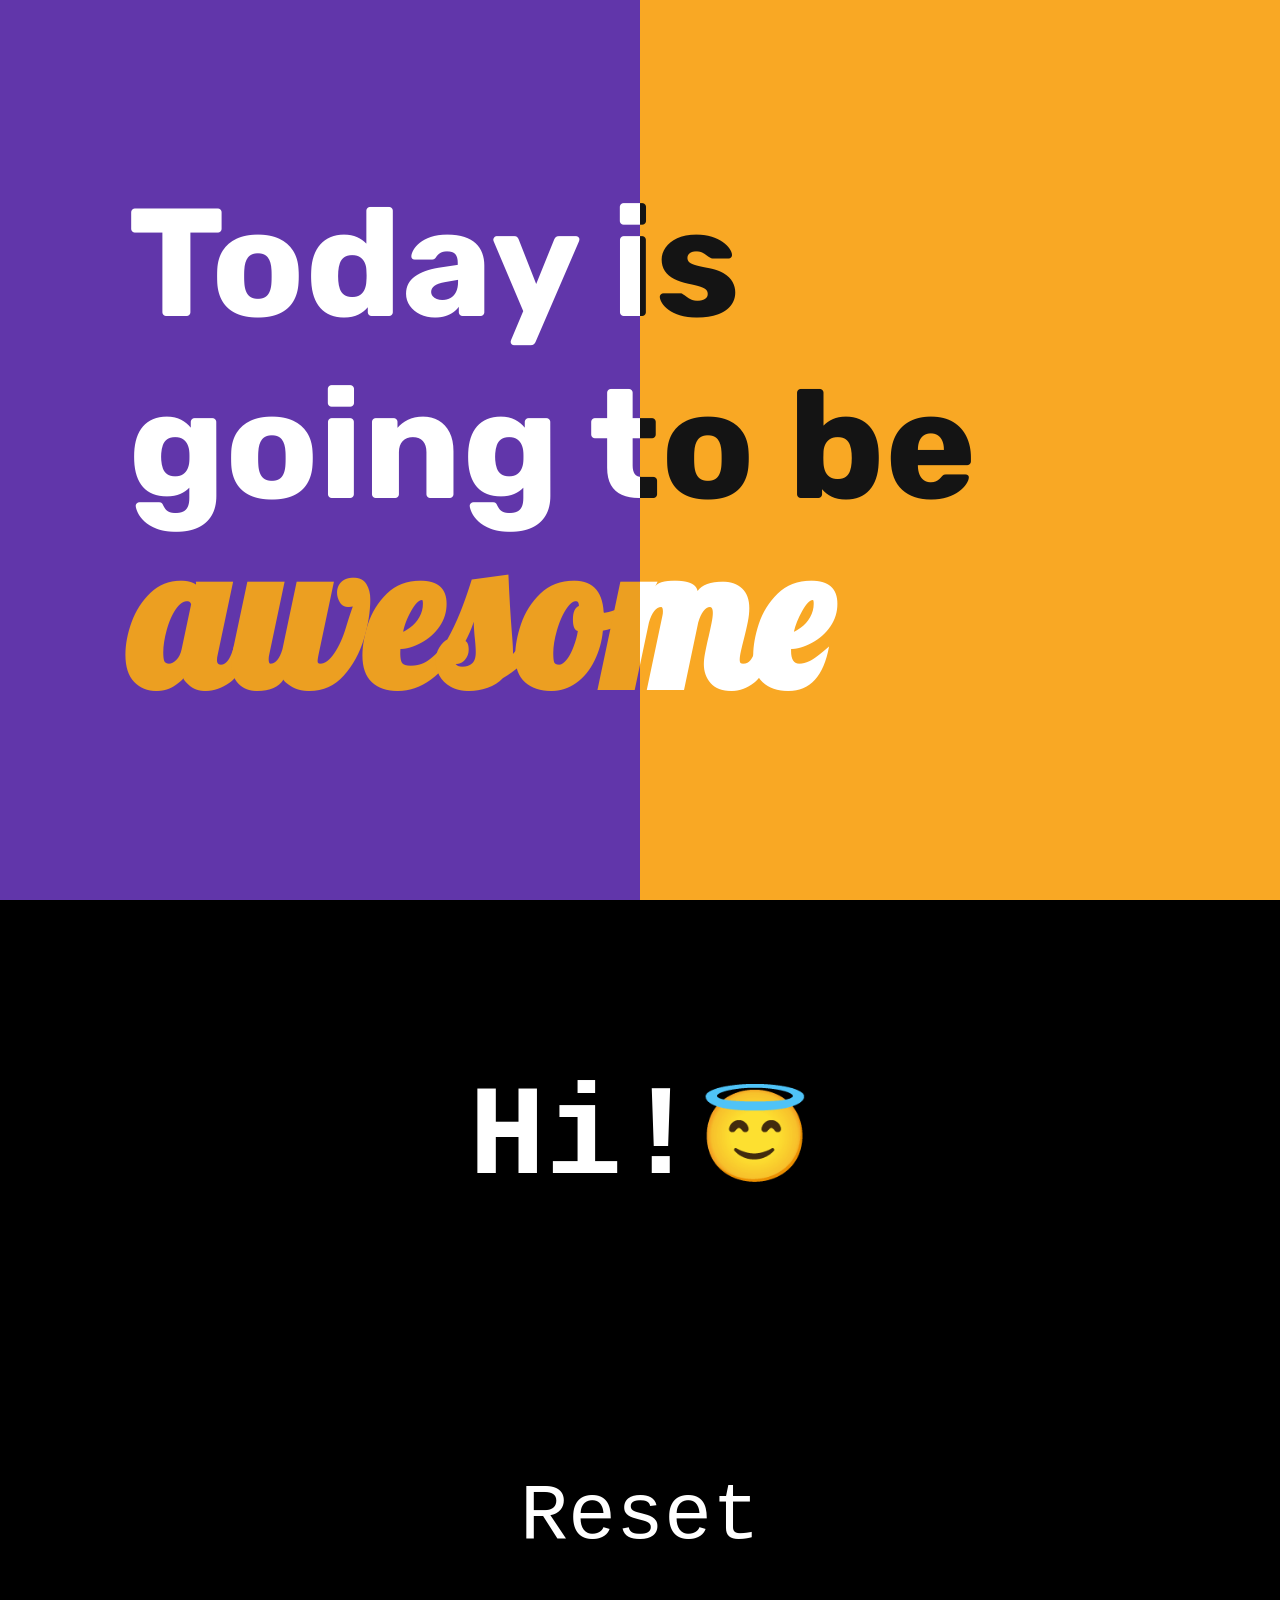
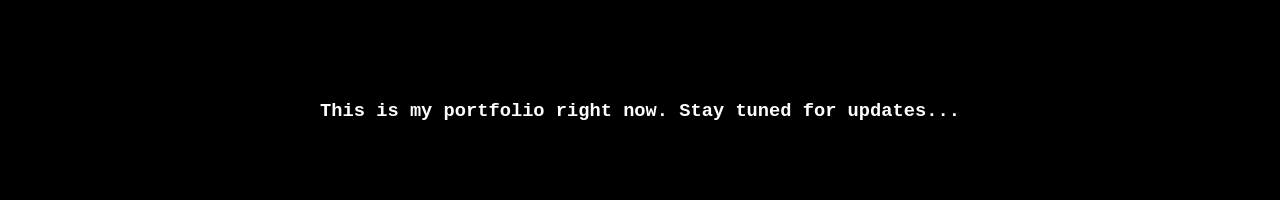
==== index.html @ 1b83ef9e "refactored greeting" ====
<!DOCTYPE html>
<html lang="en">
  <head>
    <meta charset="UTF-8" />
    <meta name="viewport" content="width=device-width, initial-scale=1.0" />
    <title>Portfolio</title>
    <script src="index.js"></script>
    <link rel="stylesheet" href="styles.css" />
    <link
      rel="stylesheet"
      href="https://fonts.googleapis.com/css?family=Lobster|Rubik"
    />
  </head>

  <body onload="setup()">
    <div id="header">
      <div id="left-side" class="side">
        <h1 class="title">
          Today is going to be <span class="fancy">awesome</span>
        </h1>
      </div>
      <div id="right-side" class="side">
        <h1 class="title">
          Today is going to be <span class="fancy">awesome</span>
        </h1>
      </div>
    </div>
    <div id="intro">
      <h2 id="greeting">Hi!<span class="emoji">😇</span></h2>
      <button onclick="resetHeadline()">Reset</button>
      <h3>This is my portfolio right now. Stay tuned for updates...</h3>
    </div>
  </body>
</html>
---- styles.css ----
/* Hide scrollbar for IE, Edge and Firefox */
html {
  -ms-overflow-style: none; /* IE and Edge */
  scrollbar-width: none; /* Firefox */
}

/* Hide scrollbar for Chrome, Safari and Opera */
html::-webkit-scrollbar {
  display: none;
}

body {
  place-items: center;
  height: 100vh;
  background-color: black;
  margin: 0;
  -webkit-font-smoothing: antialiased;
}

div {
  position: relative;
  width: 100vw;
  height: 100vh;
}

* {
  font-family: "Space Mono", monospace;
  color: white;
}

h2 {
  font-size: clamp(3rem, 10vw, 10rem);
}

#greeting {
  width: 100%;
  height: 20vh;
  text-align: center;
  overflow-x: hidden;
}

span.emoji {
  font-size: clamp(2rem, 7vw, 7rem);
  vertical-align: middle;
}

h3:hover {
  background-color: white;
  color: black;
  padding: 0rem clamp(1rem, 2vw, 3rem);
  border-radius: clamp(0.4rem, 0.75vw, 1rem);
}

button {
  font-size: 5rem;
  background-color: black;
  border: none;
  padding: 0rem clamp(1rem, 2vw, 3rem);
  border-radius: clamp(0.4rem, 0.75vw, 1rem);
}

button:hover {
  background-color: white;
  color: black;
  padding: 0rem clamp(1rem, 2vw, 3rem);
}

:root {
  --dark: rgb(20, 20, 20);
  --yellow: rgb(253, 216, 53);
  --blue: rgb(98, 0, 234);
  --purple: rgba(97, 54, 170, 255);
  --orange: rgba(236, 159, 33, 255);
  --dark-orange: rgba(249, 168, 36, 255);
}

#intro {
  margin: 0;
  width: 100%;
  place-items: center;
  display: grid;
}

.side {
  font-size: 5rem;
  display: grid;
  overflow: hidden;
  place-items: center;
  position: absolute;
}

.side .title {
  font-family: "Rubik", sans-serif;
  font-size: 12vw;
  margin: 0px 10vw;
  width: 80vw;
}

.side .fancy {
  font-family: "Lobster", cursive;
  font-size: 1.3em;
  line-height: 0.8em;
}

#left-side {
  background-color: var(--purple);
  width: 50%;
  z-index: 2;
}

#left-side .title {
  color: white;
}

#left-side .fancy {
  color: var(--orange);
}

#right-side {
  background-color: var(--dark-orange);
}

#right-side .title {
  color: var(--dark);
}

#right-side .fancy {
  color: white;
}
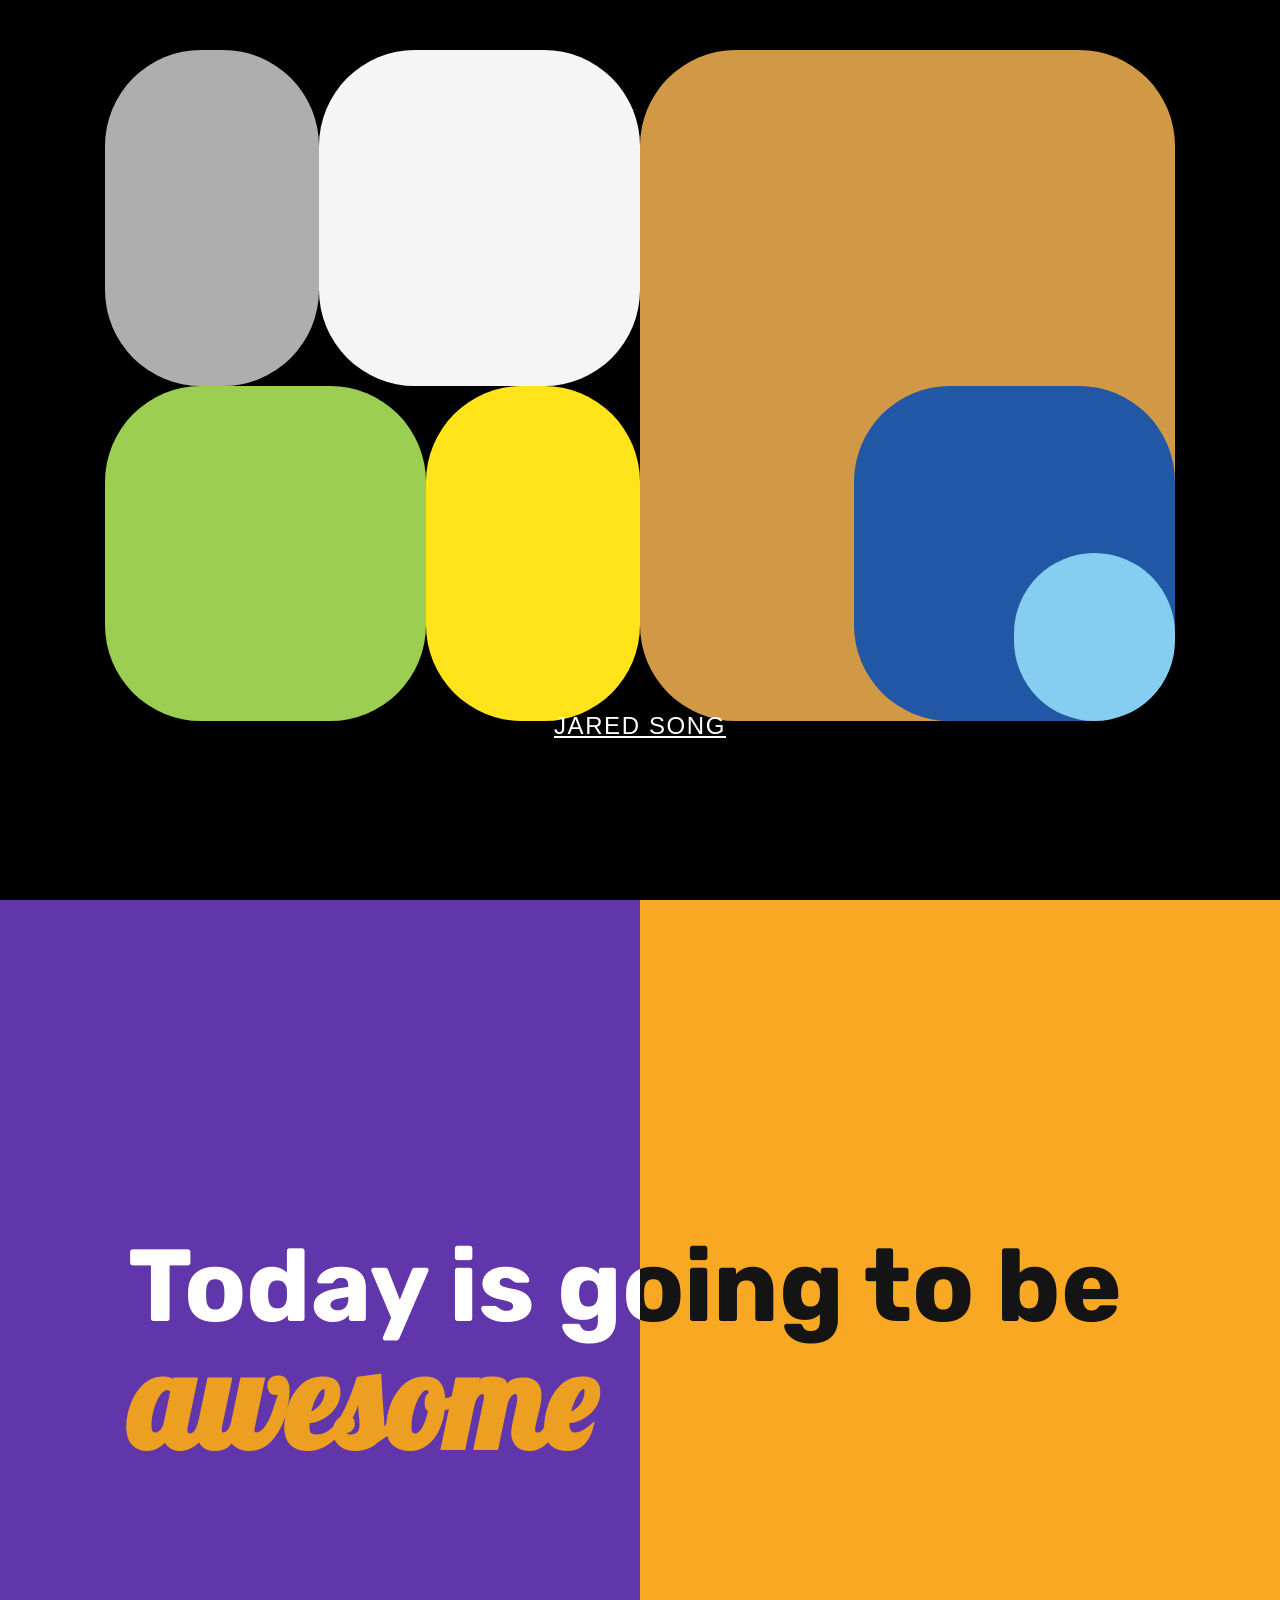
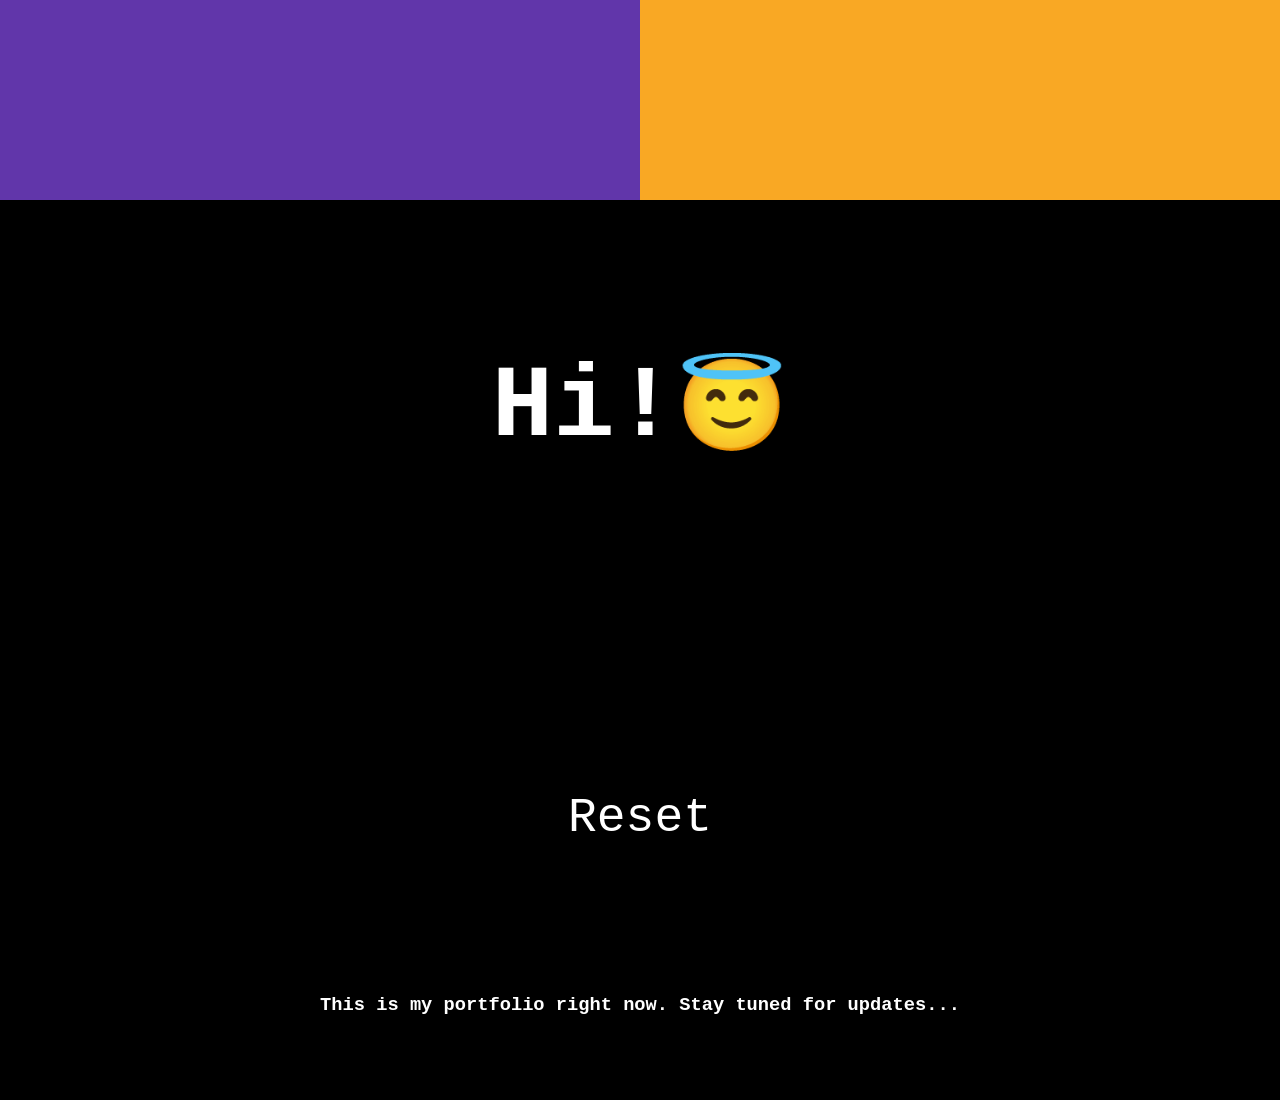
==== commit e24f2067: "added home div and shapes" ====
--- a/index.html
+++ b/index.html
@@ -4,7 +4,10 @@
     <meta charset="UTF-8" />
     <meta name="viewport" content="width=device-width, initial-scale=1.0" />
     <title>Portfolio</title>
+    <script src="home.js"></script>
     <script src="index.js"></script>
+
+    <link rel="stylesheet" href="home.css" />
     <link rel="stylesheet" href="styles.css" />
     <link
       rel="stylesheet"
@@ -13,6 +16,19 @@
   </head>
 
   <body onload="setup()">
+    <div id="wrapper">
+      <div id="home" data-configuration="1" data-roundness="1">
+        <div class="home-shape"></div>
+        <div class="home-shape"></div>
+        <div class="home-shape"></div>
+        <div class="home-shape"></div>
+        <div class="home-shape"></div>
+        <div class="home-shape"></div>
+        <div class="home-shape"></div>
+      </div>
+      <a class="home-link" style="opacity: 1; visibility: inherit;">Jared Song</a>
+    </div>
+
     <div id="header">
       <div id="left-side" class="side">
         <h1 class="title">
--- a/home.css
+++ b/home.css
@@ -0,0 +1,266 @@
+#wrapper {
+  display: grid;
+  place-items: center;
+}
+
+#home {
+  aspect-ratio: 1.618;
+  width: 66.85rem;
+  height: 41.9rem;
+  position: relative;
+}
+
+.home-link {
+  position: relative;
+  font-family: "MFred", sans-serif;
+  bottom: 85%;
+  letter-spacing: 0.1rem;
+  font-size: 1.5rem;
+  text-transform: uppercase;
+  text-decoration: underline;
+}
+
+.home-link:after {
+  bottom: 0.2rem;
+  transform: scaleX(1);
+  transform-origin: left;
+  content: "";
+  height: 0.2rem;
+  left: 0;
+  position: absolute;
+  transition: transform 0.4s ease-in-out;
+  width: 100%;
+}
+
+#home > .home-shape {
+  height: 30%;
+  width: 30%;
+  background-color: rgba(255 255 255 / 5%);
+  position: absolute;
+  transition: left, top, height, width, border-radius;
+  transition-duration: 750ms;
+  transition-timing-function: ease-in-out;
+}
+
+#home > .home-shape:nth-child(1) {
+  background-color: rgb(174, 174, 174); // dark gray
+  z-index: 2;
+}
+
+#home > .home-shape:nth-child(2) {
+  background-color: rgb(245, 245, 245); // white
+  z-index: 2;
+}
+
+#home > .home-shape:nth-child(3) {
+  background-color: rgb(209, 153, 70); // tan
+  z-index: 1;
+}
+
+#home > .home-shape:nth-child(4) {
+  background-color: rgb(155, 206, 81); // green
+  z-index: 2;
+}
+
+#home > .home-shape:nth-child(5) {
+  background-color: rgb(255, 227, 27); // yellow
+  z-index: 2;
+}
+
+#home > .home-shape:nth-child(6) {
+  background-color: rgb(33, 87, 164); // dark blue
+  z-index: 2;
+}
+
+#home > .home-shape:nth-child(7) {
+  background-color: rgb(133, 206, 241); // light blue
+  z-index: 2;
+}
+
+#home[data-configuration="1"] > .home-shape:nth-child(1) {
+  left: 0%;
+  top: 0%;
+  height: 50%;
+  width: 20%;
+}
+
+#home[data-configuration="1"] > .home-shape:nth-child(2) {
+  left: 20%;
+  top: 0%;
+  height: 50%;
+  width: 30%;
+}
+
+#home[data-configuration="1"] > .home-shape:nth-child(3) {
+  left: 50%;
+  top: 0%;
+  height: 100%;
+  width: 50%;
+}
+
+#home[data-configuration="1"] > .home-shape:nth-child(4) {
+  left: 0%;
+  top: 50%;
+  height: 50%;
+  width: 30%;
+}
+
+#home[data-configuration="1"] > .home-shape:nth-child(5) {
+  left: 30%;
+  top: 50%;
+  height: 50%;
+  width: 20%;
+}
+
+#home[data-configuration="1"] > .home-shape:nth-child(6) {
+  left: 70%;
+  top: 50%;
+  height: 50%;
+  width: 30%;
+}
+
+#home[data-configuration="1"] > .home-shape:nth-child(7) {
+  left: 85%;
+  top: 75%;
+  height: 25%;
+  width: 15%;
+}
+
+#home[data-configuration="2"] > .home-shape:nth-child(1) {
+  left: 25%;
+  top: 20%;
+  height: 80%;
+  width: 15%;
+}
+
+#home[data-configuration="2"] > .home-shape:nth-child(2) {
+  left: 40%;
+  top: 20%;
+  height: 50%;
+  width: 10%;
+}
+
+#home[data-configuration="2"] > .home-shape:nth-child(3) {
+  left: 50%;
+  top: 0%;
+  height: 100%;
+  width: 25%;
+}
+
+#home[data-configuration="2"] > .home-shape:nth-child(4) {
+  left: 0%;
+  top: 0%;
+  height: 50%;
+  width: 10%;
+}
+
+#home[data-configuration="2"] > .home-shape:nth-child(5) {
+  left: 10%;
+  top: 0%;
+  height: 70%;
+  width: 15%;
+}
+
+#home[data-configuration="2"] > .home-shape:nth-child(6) {
+  left: 75%;
+  top: 10%;
+  height: 80%;
+  width: 15%;
+}
+
+#home[data-configuration="2"] > .home-shape:nth-child(7) {
+  left: 90%;
+  top: 40%;
+  height: 60%;
+  width: 10%;
+}
+
+#home[data-configuration="3"] > .home-shape:nth-child(1) {
+  left: 0%;
+  top: 16.5%;
+  height: 32%;
+  width: 20%;
+}
+
+#home[data-configuration="3"] > .home-shape:nth-child(2) {
+  left: 20%;
+  top: 2.7%;
+  height: 55%;
+  width: 34%;
+}
+
+#home[data-configuration="3"] > .home-shape:nth-child(3) {
+  left: 38%;
+  top: 0%;
+  height: 100%;
+  width: 62%;
+}
+
+#home[data-configuration="3"] > .home-shape:nth-child(4) {
+  left: 0%;
+  top: 47.3%;
+  height: 55%;
+  width: 34%;
+}
+
+#home[data-configuration="3"] > .home-shape:nth-child(5) {
+  left: 34%;
+  top: 56.4%;
+  height: 32%;
+  width: 20%;
+}
+
+#home[data-configuration="3"] > .home-shape:nth-child(6) {
+  left: 66%;
+  top: 45%;
+  height: 55%;
+  width: 34%;
+}
+
+#home[data-configuration="3"] > .home-shape:nth-child(7) {
+  left: 80%;
+  top: 68%;
+  height: 32%;
+  width: 20%;
+}
+
+#home[data-roundness="1"] > .home-shape {
+  border-radius: 6rem;
+}
+
+#home[data-roundness="2"] > .home-shape {
+  border-radius: 0rem;
+}
+
+#home[data-roundness="3"] > .home-shape {
+  border-radius: 30rem;
+}
+
+#home[data-roundness="4"] > .home-shape:nth-child(1) {
+  border-bottom-left-radius: 10rem;
+}
+
+#home[data-roundness="4"] > .home-shape:nth-child(2) {
+  border-radius: 20rem;
+}
+
+#home[data-roundness="4"] > .home-shape:nth-child(3) {
+  border-top-right-radius: 12rem;
+}
+
+#home[data-roundness="4"] > .home-shape:nth-child(4) {
+  border-top-right-radius: 10rem;
+  border-bottom-right-radius: 10rem;
+}
+
+#home[data-roundness="4"] > .home-shape:nth-child(5) {
+  border-bottom-left-radius: 10rem;
+}
+
+#home[data-roundness="4"] > .home-shape:nth-child(6) {
+  border-top-left-radius: 16rem;
+}
+
+#home[data-roundness="4"] > .home-shape:nth-child(7) {
+  border-top-left-radius: 10rem;
+}
--- a/styles.css
+++ b/styles.css
@@ -29,12 +29,12 @@
 }
 
 h2 {
-  font-size: clamp(3rem, 10vw, 10rem);
+  font-size: clamp(3rem, 8vw, 8rem);
 }
 
 #greeting {
   width: 100%;
-  height: 20vh;
+  height: 25vh;
   text-align: center;
   overflow-x: hidden;
 }
@@ -52,7 +52,7 @@
 }
 
 button {
-  font-size: 5rem;
+  font-size: 3rem;
   background-color: black;
   border: none;
   padding: 0rem clamp(1rem, 2vw, 3rem);
@@ -91,7 +91,7 @@
 
 .side .title {
   font-family: "Rubik", sans-serif;
-  font-size: 12vw;
+  font-size: 8vw;
   margin: 0px 10vw;
   width: 80vw;
 }
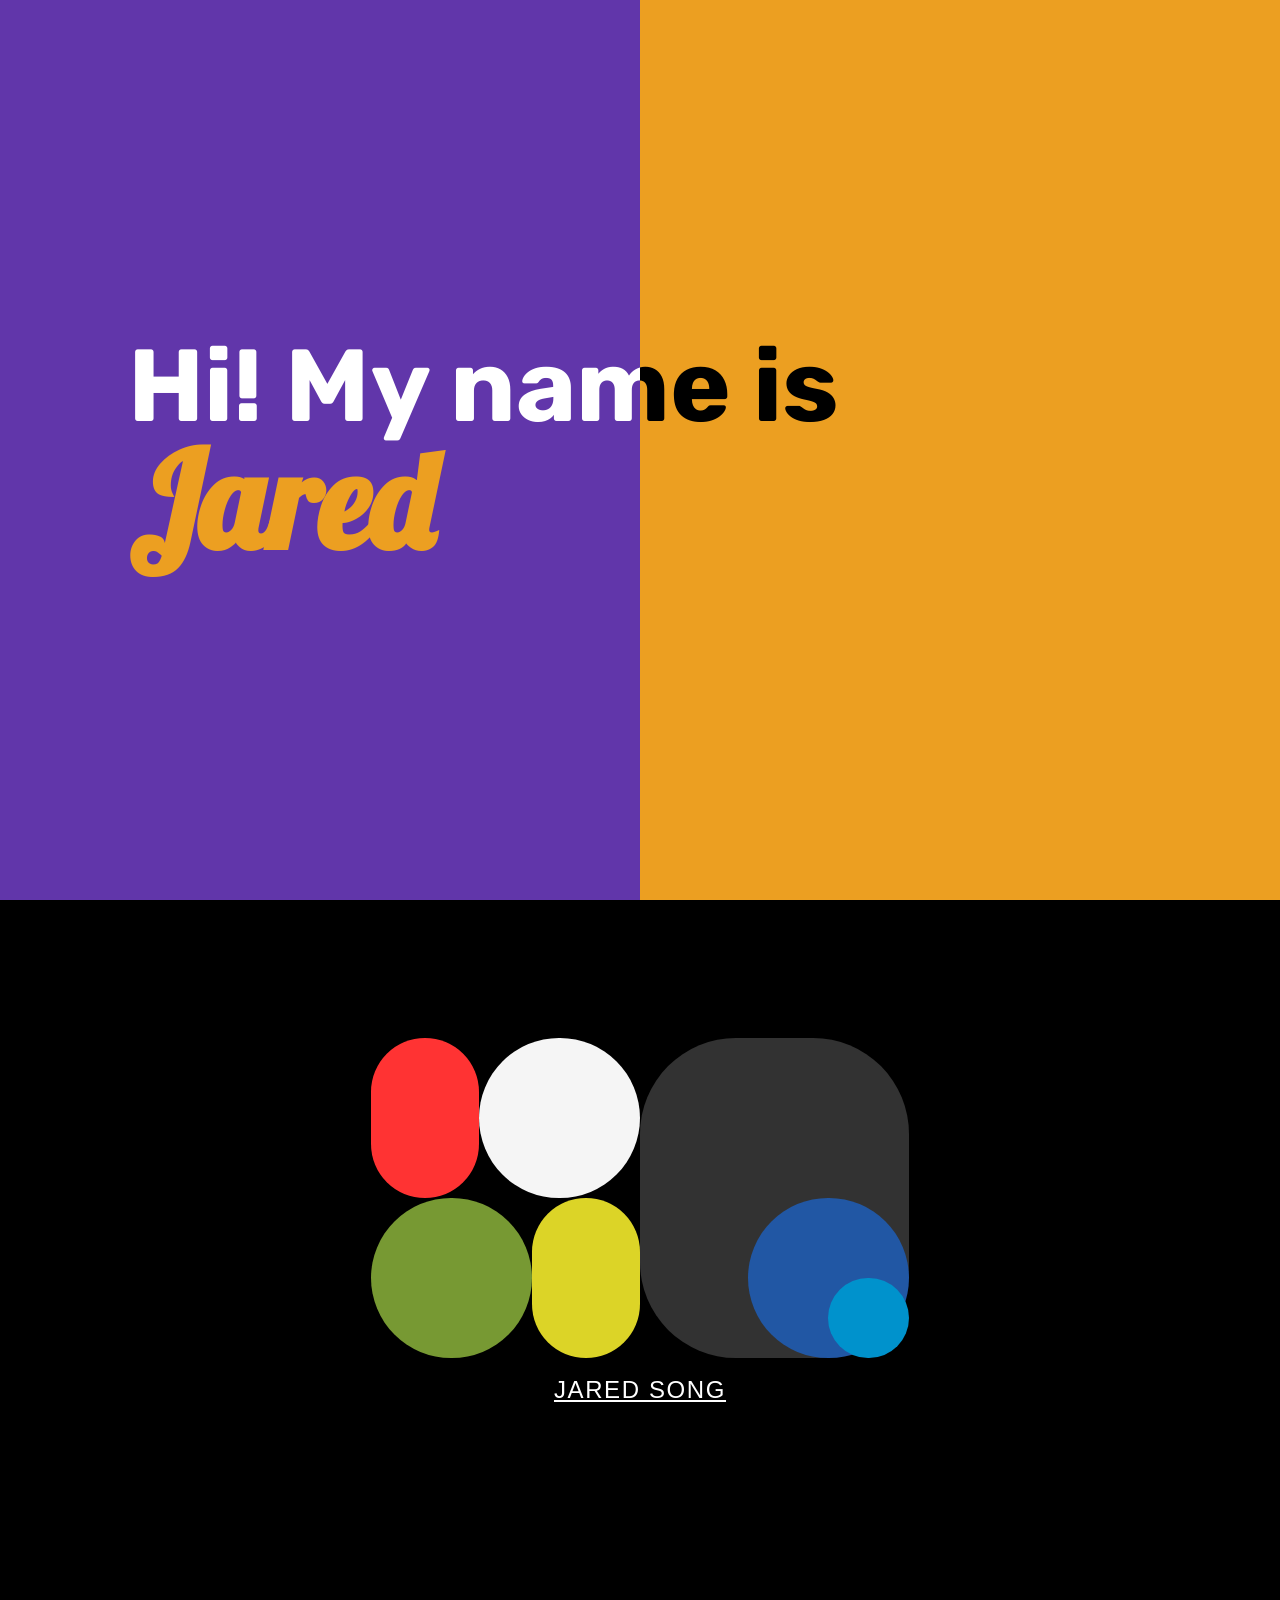
==== commit c213752a: "moved intro to header, placed header at top of page" ====
--- a/index.html
+++ b/index.html
@@ -16,6 +16,14 @@
   </head>
 
   <body onload="setup()">
+    <div id="header">
+      <div id="left-side" class="side">
+        <h1 class="title">Hi! My name is <span class="fancy">Jared</span></h1>
+      </div>
+      <div id="right-side" class="side">
+        <h1 class="title">Hi! My name is <span class="fancy">Jared</span></h1>
+      </div>
+    </div>
     <div id="wrapper">
       <div id="home" data-configuration="1" data-roundness="1">
         <div class="home-shape"></div>
@@ -26,25 +34,14 @@
         <div class="home-shape"></div>
         <div class="home-shape"></div>
       </div>
-      <a class="home-link" style="opacity: 1; visibility: inherit;">Jared Song</a>
+      <a class="home-link" style="opacity: 1; visibility: inherit"
+        >Jared Song</a
+      >
     </div>
-
-    <div id="header">
-      <div id="left-side" class="side">
-        <h1 class="title">
-          Today is going to be <span class="fancy">awesome</span>
-        </h1>
-      </div>
-      <div id="right-side" class="side">
-        <h1 class="title">
-          Today is going to be <span class="fancy">awesome</span>
-        </h1>
-      </div>
-    </div>
-    <div id="intro">
+    <!-- <div id="intro">
       <h2 id="greeting">Hi!<span class="emoji">😇</span></h2>
       <button onclick="resetHeadline()">Reset</button>
       <h3>This is my portfolio right now. Stay tuned for updates...</h3>
-    </div>
+    </div> -->
   </body>
 </html>
--- a/home.css
+++ b/home.css
@@ -5,8 +5,10 @@
 
 #home {
   aspect-ratio: 1.618;
-  width: 66.85rem;
-  height: 41.9rem;
+  /* width: 66.85rem;
+  height: 41.9rem; */
+  width: 42vw;
+  height: 25vw;
   position: relative;
 }
 
@@ -43,7 +45,7 @@
 }
 
 #home > .home-shape:nth-child(1) {
-  background-color: rgb(174, 174, 174); // dark gray
+  background-color: rgb(255, 51, 51); // red
   z-index: 2;
 }
 
@@ -53,17 +55,17 @@
 }
 
 #home > .home-shape:nth-child(3) {
-  background-color: rgb(209, 153, 70); // tan
+  background-color: rgb(50, 50, 50); // dark grey
   z-index: 1;
 }
 
 #home > .home-shape:nth-child(4) {
-  background-color: rgb(155, 206, 81); // green
+  background-color: rgb(119, 153, 51); // green
   z-index: 2;
 }
 
 #home > .home-shape:nth-child(5) {
-  background-color: rgb(255, 227, 27); // yellow
+  background-color: rgb(220, 212, 39); // yellow
   z-index: 2;
 }
 
@@ -73,7 +75,7 @@
 }
 
 #home > .home-shape:nth-child(7) {
-  background-color: rgb(133, 206, 241); // light blue
+  background-color: rgb(0, 146, 204); // light blue
   z-index: 2;
 }
 
--- a/styles.css
+++ b/styles.css
@@ -66,12 +66,8 @@
 }
 
 :root {
-  --dark: rgb(20, 20, 20);
-  --yellow: rgb(253, 216, 53);
-  --blue: rgb(98, 0, 234);
   --purple: rgba(97, 54, 170, 255);
   --orange: rgba(236, 159, 33, 255);
-  --dark-orange: rgba(249, 168, 36, 255);
 }
 
 #intro {
@@ -117,13 +113,13 @@
 }
 
 #right-side {
-  background-color: var(--dark-orange);
+  background-color: var(--orange);
 }
 
 #right-side .title {
-  color: var(--dark);
+  color: black;
 }
 
 #right-side .fancy {
-  color: white;
+  color: var(--orange);
 }
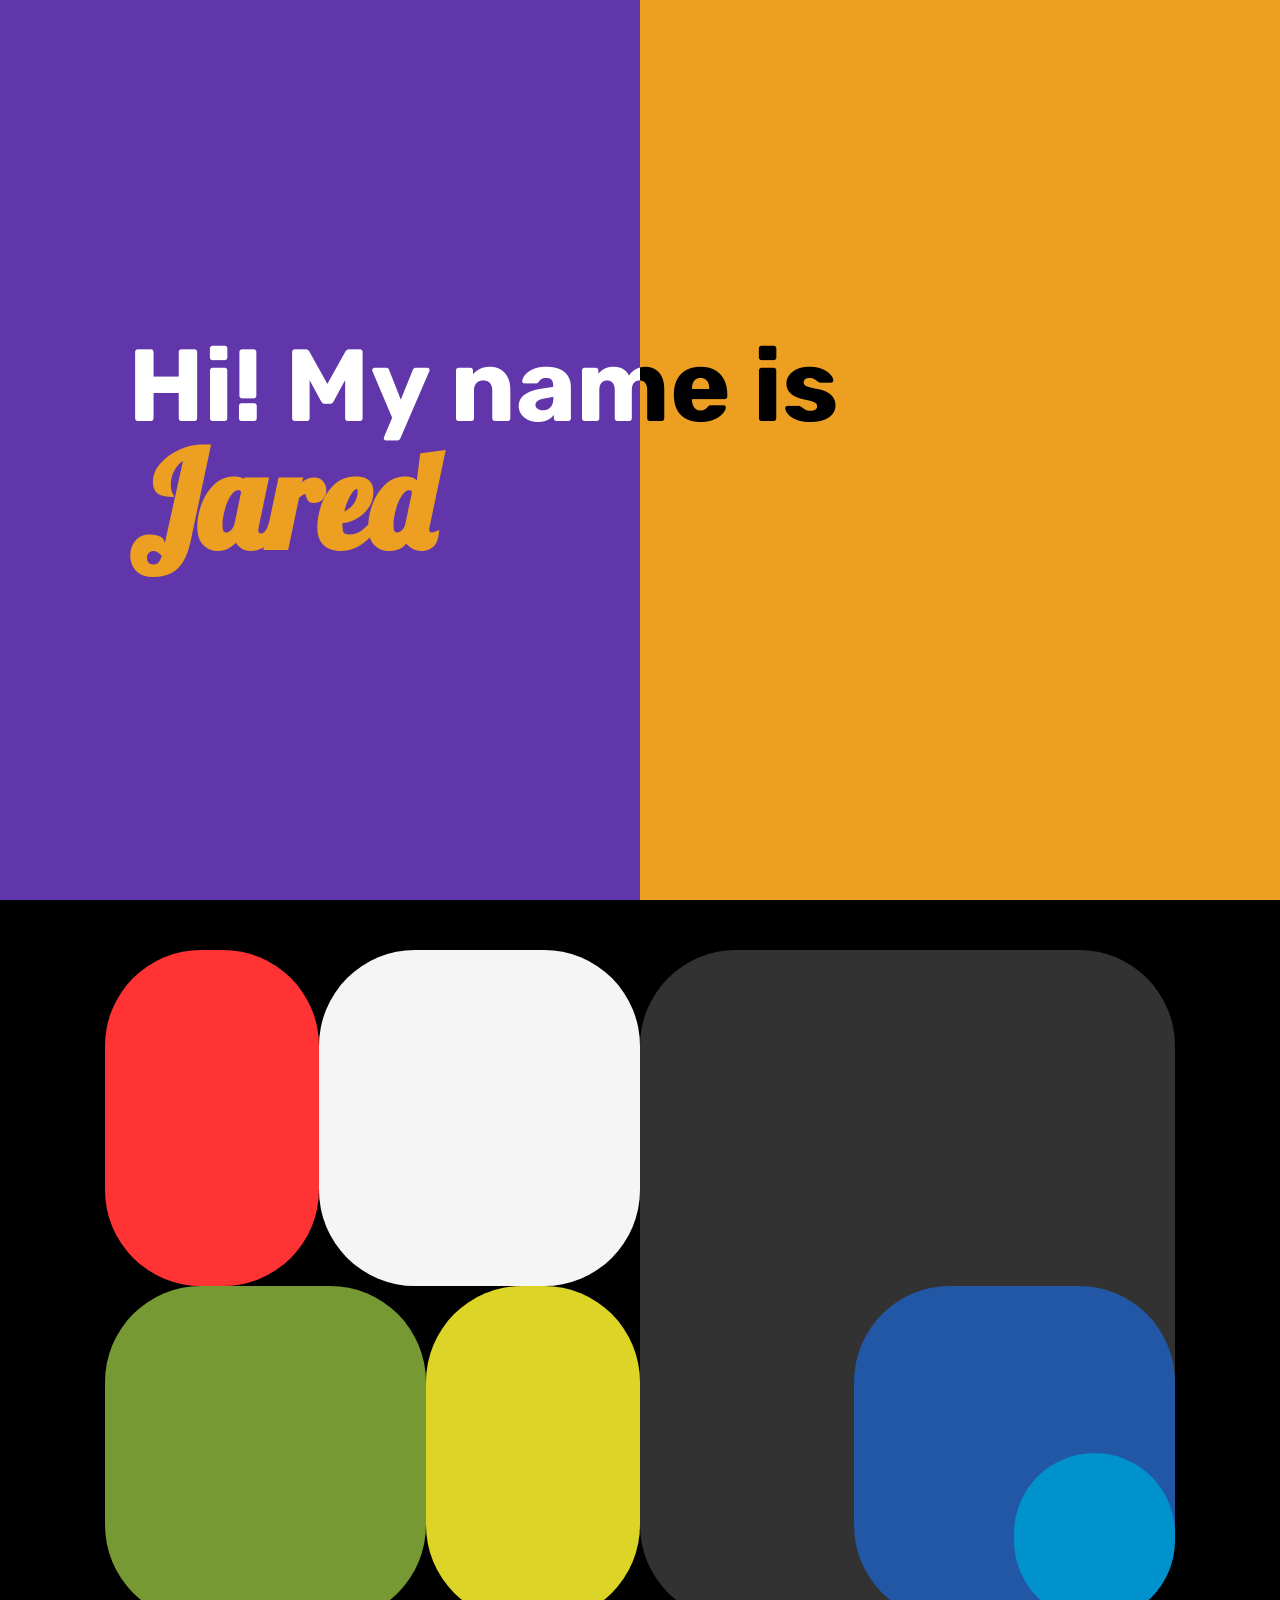
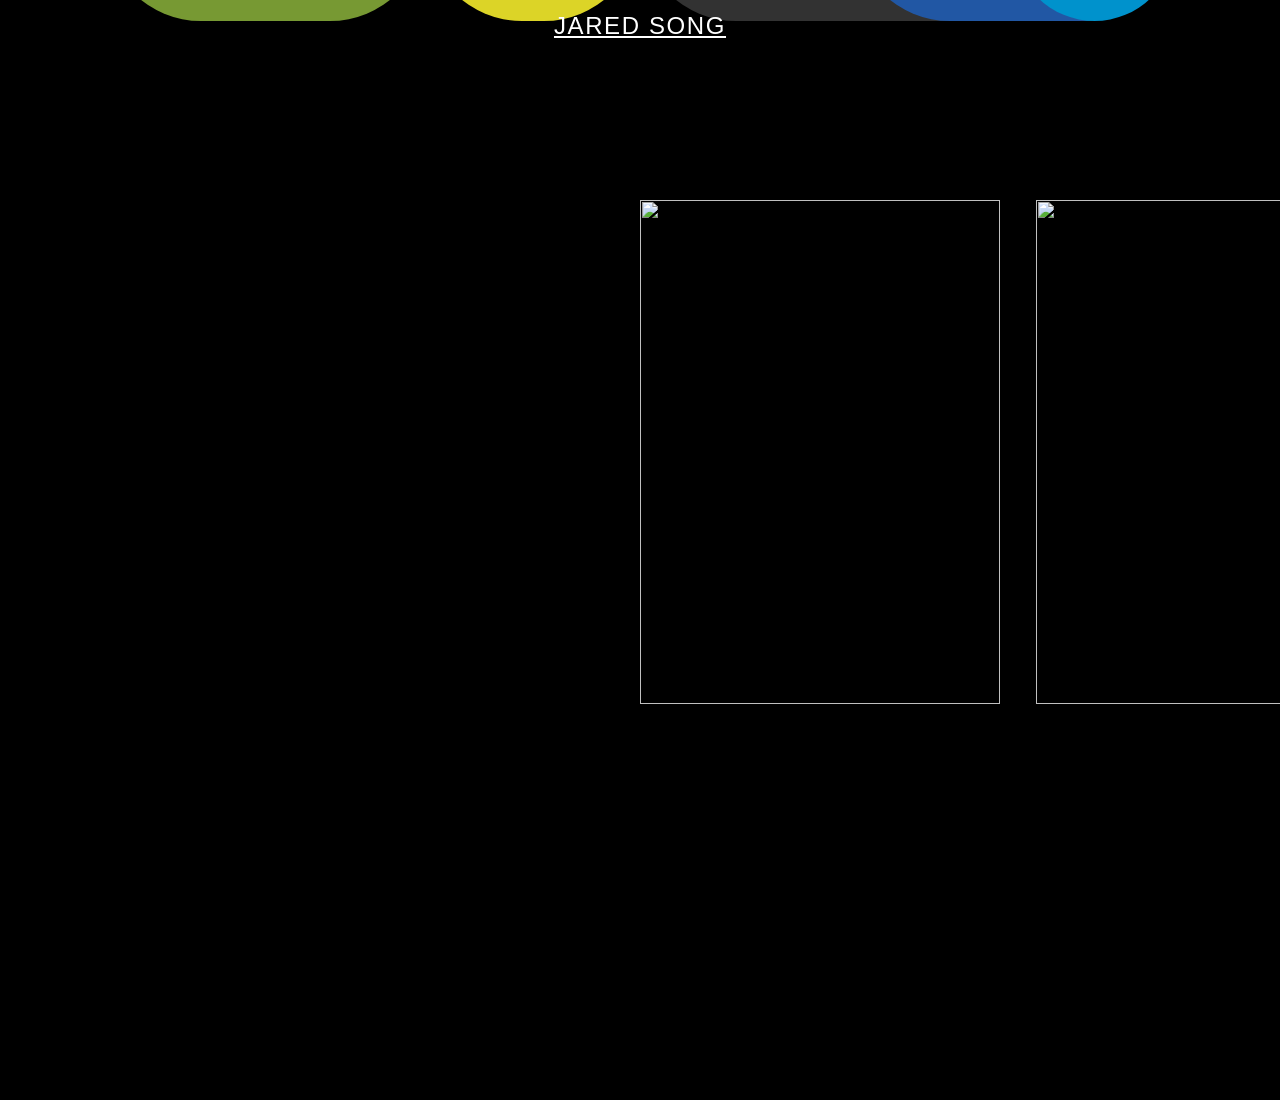
==== commit 7ecaf304: "added gallery" ====
--- a/index.html
+++ b/index.html
@@ -6,8 +6,10 @@
     <title>Portfolio</title>
     <script src="home.js"></script>
     <script src="index.js"></script>
+    <script src="gallery.js"></script>
 
     <link rel="stylesheet" href="home.css" />
+    <link rel="stylesheet" href="gallery.css" />
     <link rel="stylesheet" href="styles.css" />
     <link
       rel="stylesheet"
@@ -38,6 +40,48 @@
         >Jared Song</a
       >
     </div>
+    <div id="gallery" data-mouse-down-at="0" data-prev-percentage="0">
+      <img
+        class="image"
+        src="https://images.unsplash.com/photo-1524781289445-ddf8f5695861?ixlib=rb-4.0.3&ixid=MnwxMjA3fDB8MHxwaG90by1wYWdlfHx8fGVufDB8fHx8&auto=format&fit=crop&w=1770&q=80"
+        draggable="false"
+      />
+      <img
+        class="image"
+        src="https://images.unsplash.com/photo-1610194352361-4c81a6a8967e?ixlib=rb-4.0.3&ixid=MnwxMjA3fDB8MHxwaG90by1wYWdlfHx8fGVufDB8fHx8&auto=format&fit=crop&w=1674&q=80"
+        draggable="false"
+      />
+      <img
+        class="image"
+        src="https://images.unsplash.com/photo-1618202133208-2907bebba9e1?ixlib=rb-4.0.3&ixid=MnwxMjA3fDB8MHxwaG90by1wYWdlfHx8fGVufDB8fHx8&auto=format&fit=crop&w=1770&q=80"
+        draggable="false"
+      />
+      <img
+        class="image"
+        src="https://images.unsplash.com/photo-1495805442109-bf1cf975750b?ixlib=rb-4.0.3&ixid=MnwxMjA3fDB8MHxwaG90by1wYWdlfHx8fGVufDB8fHx8&auto=format&fit=crop&w=1770&q=80"
+        draggable="false"
+      />
+      <img
+        class="image"
+        src="https://images.unsplash.com/photo-1548021682-1720ed403a5b?ixlib=rb-4.0.3&ixid=MnwxMjA3fDB8MHxwaG90by1wYWdlfHx8fGVufDB8fHx8&auto=format&fit=crop&w=1770&q=80"
+        draggable="false"
+      />
+      <img
+        class="image"
+        src="https://images.unsplash.com/photo-1496753480864-3e588e0269b3?ixlib=rb-4.0.3&ixid=MnwxMjA3fDB8MHxwaG90by1wYWdlfHx8fGVufDB8fHx8&auto=format&fit=crop&w=2134&q=80"
+        draggable="false"
+      />
+      <img
+        class="image"
+        src="https://images.unsplash.com/photo-1613346945084-35cccc812dd5?ixlib=rb-4.0.3&ixid=MnwxMjA3fDB8MHxwaG90by1wYWdlfHx8fGVufDB8fHx8&auto=format&fit=crop&w=1759&q=80"
+        draggable="false"
+      />
+      <img
+        class="image"
+        src="https://images.unsplash.com/photo-1516681100942-77d8e7f9dd97?ixlib=rb-4.0.3&ixid=MnwxMjA3fDB8MHxwaG90by1wYWdlfHx8fGVufDB8fHx8&auto=format&fit=crop&w=1770&q=80"
+        draggable="false"
+      />
+    </div>
     <!-- <div id="intro">
       <h2 id="greeting">Hi!<span class="emoji">😇</span></h2>
       <button onclick="resetHeadline()">Reset</button>
--- a/home.css
+++ b/home.css
@@ -5,10 +5,10 @@
 
 #home {
   aspect-ratio: 1.618;
-  /* width: 66.85rem;
-  height: 41.9rem; */
-  width: 42vw;
-  height: 25vw;
+  width: 66.85rem;
+  height: 41.9rem;
+  /* width: 42vw;
+  height: 25vw; */
   position: relative;
 }
 
--- a/gallery.css
+++ b/gallery.css
@@ -0,0 +1,18 @@
+#gallery {
+  display: flex;
+  gap: 4vmin;
+  margin: 0rem;
+  /* position: absolute; */
+  left: 50%;
+  top: 50%;
+  transform: translate(0%, -50%);
+  user-select: none; /* -- Prevent image highlighting -- */
+  overflow: hidden;
+}
+
+#gallery > .image {
+  width: 40vmin;
+  height: 56vmin;
+  object-fit: cover;
+  object-position: 100% center;
+}
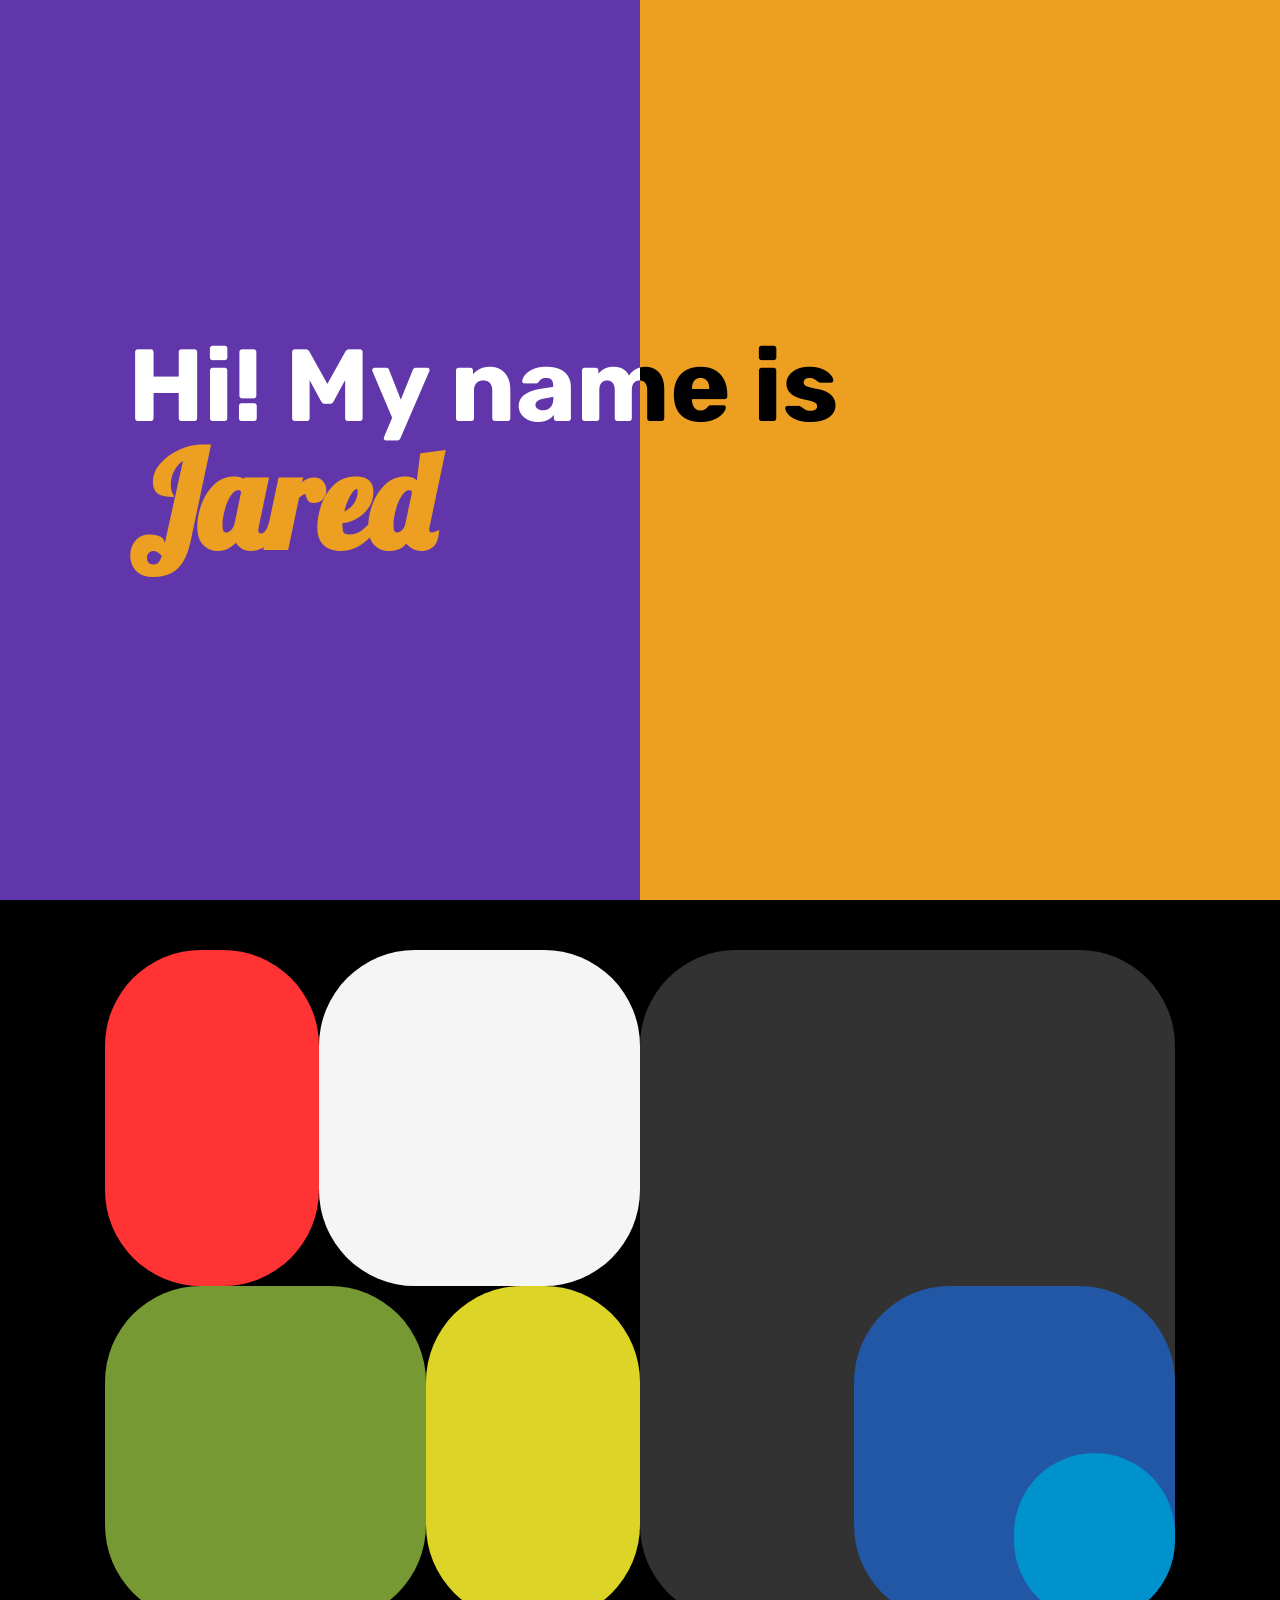
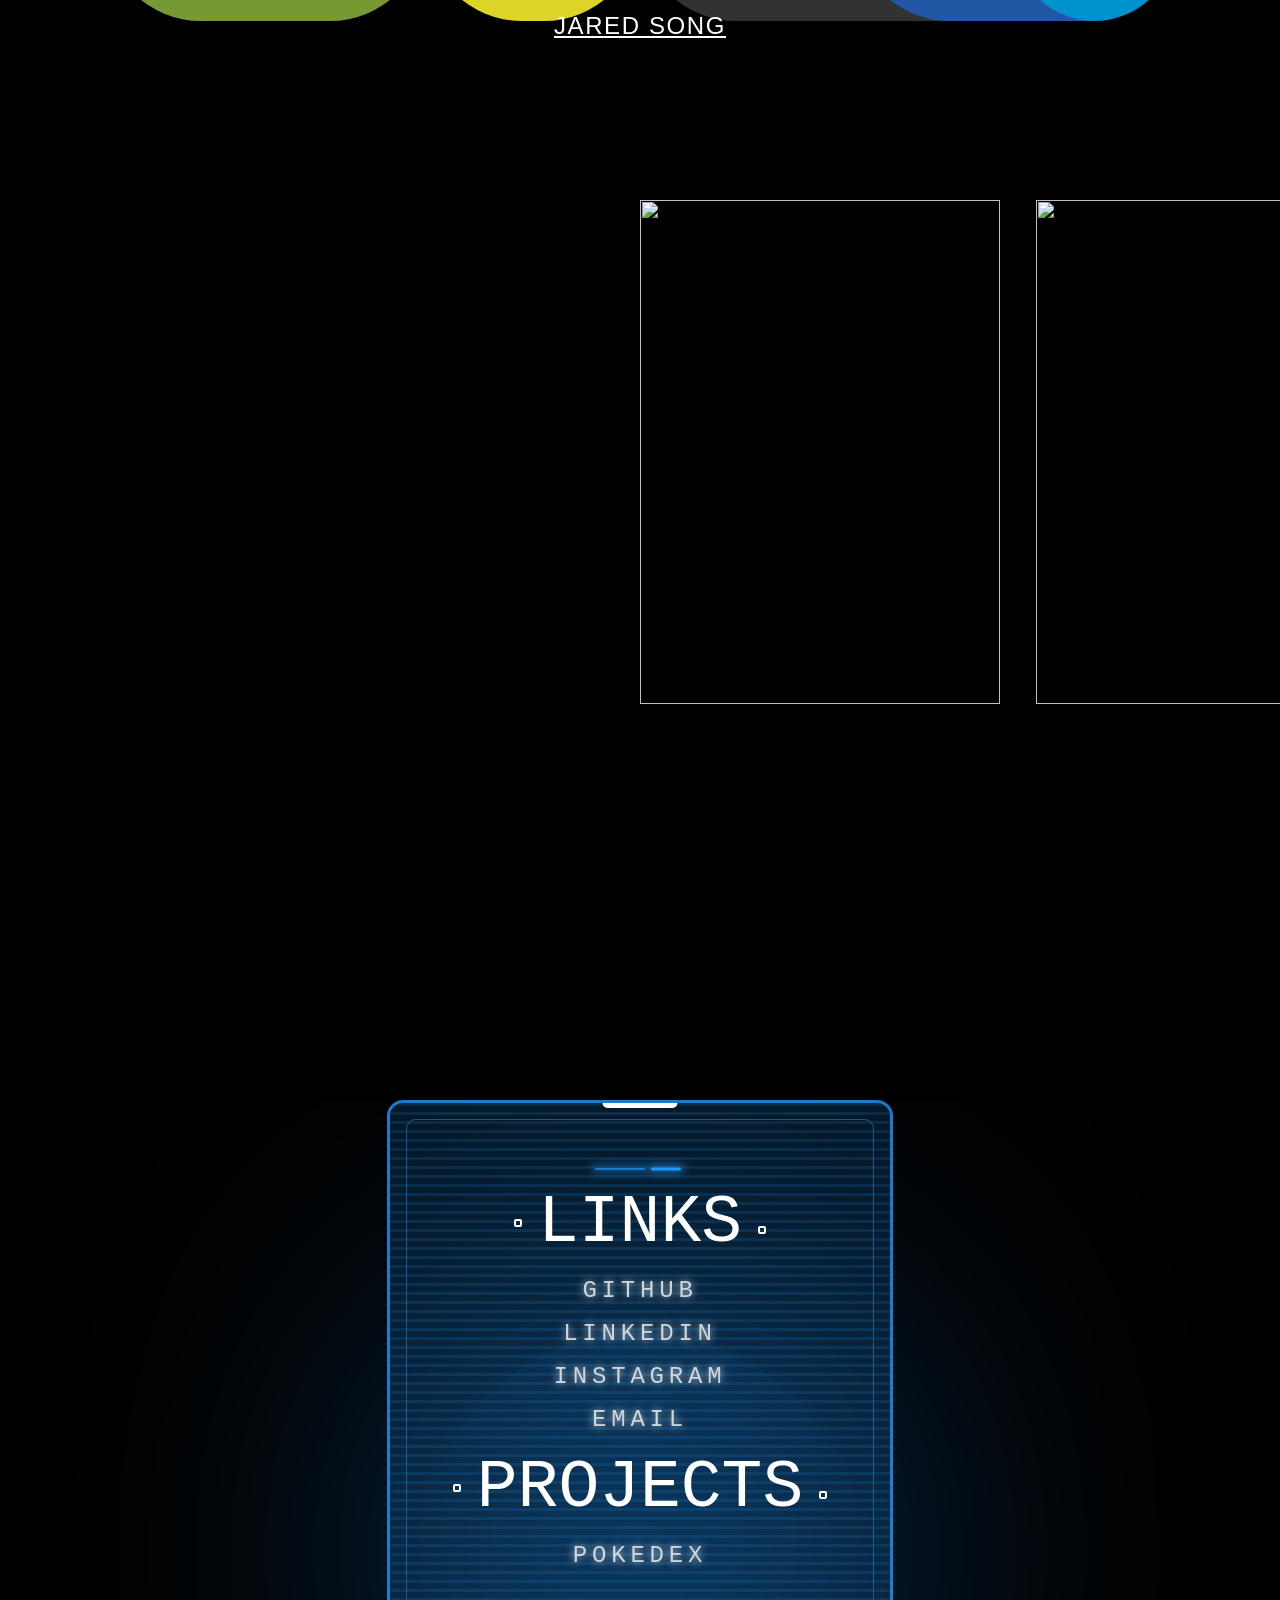
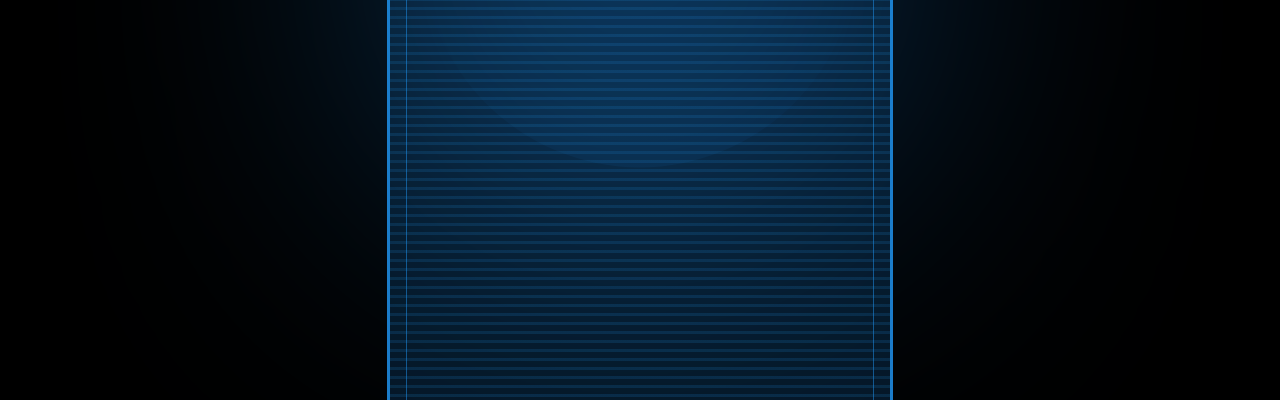
==== commit b2abae9b: "added screen and blob" ====
--- a/index.html
+++ b/index.html
@@ -10,6 +10,7 @@
 
     <link rel="stylesheet" href="home.css" />
     <link rel="stylesheet" href="gallery.css" />
+    <link rel="stylesheet" href="screen.css" />
     <link rel="stylesheet" href="styles.css" />
     <link
       rel="stylesheet"
@@ -40,47 +41,96 @@
         >Jared Song</a
       >
     </div>
-    <div id="gallery" data-mouse-down-at="0" data-prev-percentage="0">
-      <img
-        class="image"
-        src="https://images.unsplash.com/photo-1524781289445-ddf8f5695861?ixlib=rb-4.0.3&ixid=MnwxMjA3fDB8MHxwaG90by1wYWdlfHx8fGVufDB8fHx8&auto=format&fit=crop&w=1770&q=80"
-        draggable="false"
-      />
-      <img
-        class="image"
-        src="https://images.unsplash.com/photo-1610194352361-4c81a6a8967e?ixlib=rb-4.0.3&ixid=MnwxMjA3fDB8MHxwaG90by1wYWdlfHx8fGVufDB8fHx8&auto=format&fit=crop&w=1674&q=80"
-        draggable="false"
-      />
-      <img
-        class="image"
-        src="https://images.unsplash.com/photo-1618202133208-2907bebba9e1?ixlib=rb-4.0.3&ixid=MnwxMjA3fDB8MHxwaG90by1wYWdlfHx8fGVufDB8fHx8&auto=format&fit=crop&w=1770&q=80"
-        draggable="false"
-      />
-      <img
-        class="image"
-        src="https://images.unsplash.com/photo-1495805442109-bf1cf975750b?ixlib=rb-4.0.3&ixid=MnwxMjA3fDB8MHxwaG90by1wYWdlfHx8fGVufDB8fHx8&auto=format&fit=crop&w=1770&q=80"
-        draggable="false"
-      />
-      <img
-        class="image"
-        src="https://images.unsplash.com/photo-1548021682-1720ed403a5b?ixlib=rb-4.0.3&ixid=MnwxMjA3fDB8MHxwaG90by1wYWdlfHx8fGVufDB8fHx8&auto=format&fit=crop&w=1770&q=80"
-        draggable="false"
-      />
-      <img
-        class="image"
-        src="https://images.unsplash.com/photo-1496753480864-3e588e0269b3?ixlib=rb-4.0.3&ixid=MnwxMjA3fDB8MHxwaG90by1wYWdlfHx8fGVufDB8fHx8&auto=format&fit=crop&w=2134&q=80"
-        draggable="false"
-      />
-      <img
-        class="image"
-        src="https://images.unsplash.com/photo-1613346945084-35cccc812dd5?ixlib=rb-4.0.3&ixid=MnwxMjA3fDB8MHxwaG90by1wYWdlfHx8fGVufDB8fHx8&auto=format&fit=crop&w=1759&q=80"
-        draggable="false"
-      />
-      <img
-        class="image"
-        src="https://images.unsplash.com/photo-1516681100942-77d8e7f9dd97?ixlib=rb-4.0.3&ixid=MnwxMjA3fDB8MHxwaG90by1wYWdlfHx8fGVufDB8fHx8&auto=format&fit=crop&w=1770&q=80"
-        draggable="false"
-      />
+    <div>
+      <div id="gallery" data-mouse-down-at="0" data-prev-percentage="0">
+        <img
+          class="image"
+          src="https://images.unsplash.com/photo-1524781289445-ddf8f5695861?ixlib=rb-4.0.3&ixid=MnwxMjA3fDB8MHxwaG90by1wYWdlfHx8fGVufDB8fHx8&auto=format&fit=crop&w=1770&q=80"
+          draggable="false"
+        />
+        <img
+          class="image"
+          src="https://images.unsplash.com/photo-1610194352361-4c81a6a8967e?ixlib=rb-4.0.3&ixid=MnwxMjA3fDB8MHxwaG90by1wYWdlfHx8fGVufDB8fHx8&auto=format&fit=crop&w=1674&q=80"
+          draggable="false"
+        />
+        <img
+          class="image"
+          src="https://images.unsplash.com/photo-1618202133208-2907bebba9e1?ixlib=rb-4.0.3&ixid=MnwxMjA3fDB8MHxwaG90by1wYWdlfHx8fGVufDB8fHx8&auto=format&fit=crop&w=1770&q=80"
+          draggable="false"
+        />
+        <img
+          class="image"
+          src="https://images.unsplash.com/photo-1495805442109-bf1cf975750b?ixlib=rb-4.0.3&ixid=MnwxMjA3fDB8MHxwaG90by1wYWdlfHx8fGVufDB8fHx8&auto=format&fit=crop&w=1770&q=80"
+          draggable="false"
+        />
+        <img
+          class="image"
+          src="https://images.unsplash.com/photo-1548021682-1720ed403a5b?ixlib=rb-4.0.3&ixid=MnwxMjA3fDB8MHxwaG90by1wYWdlfHx8fGVufDB8fHx8&auto=format&fit=crop&w=1770&q=80"
+          draggable="false"
+        />
+        <img
+          class="image"
+          src="https://images.unsplash.com/photo-1496753480864-3e588e0269b3?ixlib=rb-4.0.3&ixid=MnwxMjA3fDB8MHxwaG90by1wYWdlfHx8fGVufDB8fHx8&auto=format&fit=crop&w=2134&q=80"
+          draggable="false"
+        />
+        <img
+          class="image"
+          src="https://images.unsplash.com/photo-1613346945084-35cccc812dd5?ixlib=rb-4.0.3&ixid=MnwxMjA3fDB8MHxwaG90by1wYWdlfHx8fGVufDB8fHx8&auto=format&fit=crop&w=1759&q=80"
+          draggable="false"
+        />
+        <img
+          class="image"
+          src="https://images.unsplash.com/photo-1516681100942-77d8e7f9dd97?ixlib=rb-4.0.3&ixid=MnwxMjA3fDB8MHxwaG90by1wYWdlfHx8fGVufDB8fHx8&auto=format&fit=crop&w=1770&q=80"
+          draggable="false"
+        />
+      </div>
+    </div>
+    <div>
+      <div id="screen-container">
+        <div class="screen">
+          <div class="screen-image"></div>
+          <div class="screen-overlay"></div>
+          <div class="screen-content">
+            <i class="screen-icon fa-brands fa-codepen"></i>
+            <div class="screen-user">
+              <span class="name" data-value="Links">Links</span>
+              <a
+                class="link"
+                href="https://github.com/Jared-Song"
+                target="_blank"
+                >Github</a
+              >
+              <a
+                class="link"
+                href="https://www.linkedin.com/in/jared-song/"
+                target="_blank"
+                >LinkedIn</a
+              >
+              <a
+                class="link"
+                href="https://www.instagram.com/jared.song/"
+                target="_blank"
+                >Instagram</a
+              >
+              <a
+                class="link"
+                href="mailto:jaredjrsong@gmail.com"
+                target="_blank"
+                >Email</a
+              >
+              <span class="name" data-value="Projects">Projects</span>
+              <a
+                class="link"
+                href="https://jared-song-pokedex.vercel.app/"
+                target="_blank"
+                >Pokedex</a
+              >
+            </div>
+          </div>
+        </div>
+        <div id="blob"></div>
+        <div id="blur"></div>
+      </div>
     </div>
     <!-- <div id="intro">
       <h2 id="greeting">Hi!<span class="emoji">😇</span></h2>
--- a/gallery.css
+++ b/gallery.css
@@ -1,13 +1,11 @@
 #gallery {
   display: flex;
   gap: 4vmin;
-  margin: 0rem;
-  /* position: absolute; */
+  position: absolute;
   left: 50%;
   top: 50%;
   transform: translate(0%, -50%);
   user-select: none; /* -- Prevent image highlighting -- */
-  overflow: hidden;
 }
 
 #gallery > .image {
--- a/screen.css
+++ b/screen.css
@@ -0,0 +1,290 @@
+#screen-container {
+  display: grid;
+  place-items: center;
+  /* width: 100vw;
+  margin: 0; */
+  overflow: hidden;
+}
+
+.screen {
+  width: 500px;
+  height: 1000px;
+  display: flex;
+  border: 3px solid rgb(33 150 243 / 80%);
+  aspect-ratio: 10 / 16;
+  border-radius: 1rem;
+  background-color: rgb(33 150 243 / 15%);
+  overflow: hidden;
+  position: relative;
+  z-index: 10;
+}
+
+.screen:after,
+.screen:before {
+  content: "";
+  height: 5px;
+  position: absolute;
+  z-index: 4;
+  left: 50%;
+  translate: -50% 0%;
+  background-color: white;
+}
+
+.screen:before {
+  width: 15%;
+  top: 0rem;
+  border-bottom-left-radius: 1rem;
+  border-bottom-right-radius: 1rem;
+}
+
+.screen:after {
+  width: 25%;
+  bottom: 0rem;
+  border-top-left-radius: 1rem;
+  border-top-right-radius: 1rem;
+}
+
+@keyframes pan-overlay {
+  from {
+    background-position: 0% 0%;
+  }
+
+  to {
+    background-position: 0% -100%;
+  }
+}
+
+.screen-overlay {
+  background: linear-gradient(
+    rgb(33 150 243 / 0.15),
+    rgb(33 150 243 / 0.15) 3px,
+    transparent 3px,
+    transparent 9px
+  );
+  background-size: 100% 9px;
+  height: 100%;
+  width: 100%;
+  animation: pan-overlay 22s infinite linear;
+  position: absolute;
+  z-index: 2;
+  left: 0px;
+  top: 0px;
+}
+
+@keyframes pan-image {
+  0% {
+    background-position: 36% 42%;
+    background-size: 200%;
+  }
+
+  20% {
+    background-position: 30% 35%;
+    background-size: 200%;
+  }
+
+  20.0001% {
+    /* -- View 2 -- */
+    background-position: 60% 85%;
+    background-size: 500%;
+  }
+
+  40% {
+    background-position: 49% 81%;
+    background-size: 500%;
+  }
+
+  40.0001% {
+    /* -- View 3 -- */
+    background-position: 80% 42%;
+    background-size: 300%;
+  }
+
+  60% {
+    background-position: 84% 33%;
+    background-size: 300%;
+  }
+
+  60.0001% {
+    /* -- View 4 -- */
+    background-position: 0% 0%;
+    background-size: 300%;
+  }
+
+  80% {
+    background-position: 15% 4%;
+    background-size: 300%;
+  }
+
+  80.0001% {
+    /* -- View 5 -- */
+    background-position: 80% 10%;
+    background-size: 300%;
+  }
+
+  100% {
+    background-position: 72% 14%;
+    background-size: 300%;
+  }
+}
+
+.screen > .screen-image {
+  background-image: url("https://images.unsplash.com/photo-1501786223405-6d024d7c3b8d?ixlib=rb-4.0.3&ixid=MnwxMjA3fDB8MHxwaG90by1wYWdlfHx8fGVufDB8fHx8&auto=format&fit=crop&w=2574&q=80");
+  height: 100%;
+  width: 100%;
+  position: absolute;
+  z-index: 1;
+  left: 0px;
+  top: 0px;
+  background-size: 300%;
+  background-position: 0% 0%;
+  filter: sepia(100%) hue-rotate(160deg);
+  opacity: 0.6;
+  animation: pan-image 15s linear infinite;
+}
+
+.screen > .screen-content {
+  display: flex;
+  flex-direction: column;
+  align-items: center;
+  justify-content: flex-end;
+  flex-grow: 1;
+  gap: 4rem;
+  position: relative;
+  z-index: 3;
+  margin: 1rem;
+  padding-bottom: 6rem;
+  border: 1px solid rgb(33 150 243 / 50%);
+  border-radius: 0.6rem;
+}
+
+.screen > .screen-content > .screen-icon {
+  color: white;
+  font-size: 4rem;
+  text-shadow: 0px 0px 0.5rem white;
+}
+
+.screen > .screen-content > .screen-user {
+  display: flex;
+  flex-direction: column;
+  align-items: center;
+  gap: 1rem;
+  position: relative;
+}
+
+.screen > .screen-content > .screen-user:before,
+.screen > .screen-content > .screen-user:after {
+  content: "";
+  position: absolute;
+  top: 0px;
+  background-color: rgb(33 150 243);
+  border-radius: 1rem;
+  box-shadow: 0px 0px 8px 3px rgb(33 150 243 / 60%);
+}
+
+.screen > .screen-content > .screen-user:before {
+  height: 2px;
+  width: 50px;
+  translate: -20px -1rem;
+  opacity: 0.75;
+}
+
+.screen > .screen-content > .screen-user:after {
+  height: 3px;
+  width: 30px;
+  translate: 26px calc(-1rem - 0.5px);
+}
+
+.screen > .screen-content > .screen-user > :is(.name, .link) {
+  font-family: "Source Code Pro", monospace;
+  color: white;
+  text-align: center;
+  text-transform: uppercase;
+}
+
+.screen > .screen-content > .screen-user > .name {
+  position: relative;
+  font-size: 4.25rem;
+  font-weight: 400;
+}
+
+.screen > .screen-content > .screen-user > .name:before,
+.screen > .screen-content > .screen-user > .name:after {
+  content: "";
+  height: 4px;
+  width: 4px;
+  position: absolute;
+  border: 2px solid white;
+  border-radius: 2px;
+}
+
+.screen > .screen-content > .screen-user > .name:before {
+  top: 55%;
+  right: -1.5rem;
+}
+
+.screen > .screen-content > .screen-user > .name:after {
+  top: 45%;
+  left: -1.5rem;
+}
+
+.screen > .screen-content > .screen-user > .link {
+  opacity: 0.8;
+  font-size: 1.5rem;
+  text-shadow: 0px 0px 0.5rem white;
+  font-weight: 400;
+  letter-spacing: 0.3rem;
+  text-decoration: none;
+}
+
+.screen > .screen-content > .screen-user > .link:is(:hover, :focus) {
+  text-decoration: underline;
+}
+
+@media (max-width: 700px) {
+  .screen {
+    scale: 0.6;
+    margin-bottom: 0rem;
+  }
+}
+
+/* -- Blob effect -- */
+
+@keyframes rotate {
+  from {
+    rotate: 0deg;
+  }
+
+  50% {
+    scale: 1 1.5;
+  }
+
+  to {
+    rotate: 360deg;
+  }
+}
+
+#blob {
+  background-color: white;
+  height: 34vmax;
+  aspect-ratio: 1;
+  position: absolute;
+  left: 50%;
+  top: 50%;
+  translate: -50% -50%;
+  border-radius: 50%;
+  background: linear-gradient(
+    to right,
+    rgb(33 150 243),
+    dodgerblue
+  );
+  animation: rotate 20s infinite;
+  opacity: 0.5;
+}
+
+#blur {
+  height: 100%;
+  width: 100%;
+  position: absolute;
+  z-index: 2;
+  backdrop-filter: blur(12vmax);
+}
--- a/styles.css
+++ b/styles.css
@@ -19,7 +19,6 @@
 
 div {
   position: relative;
-  width: 100vw;
   height: 100vh;
 }
 
